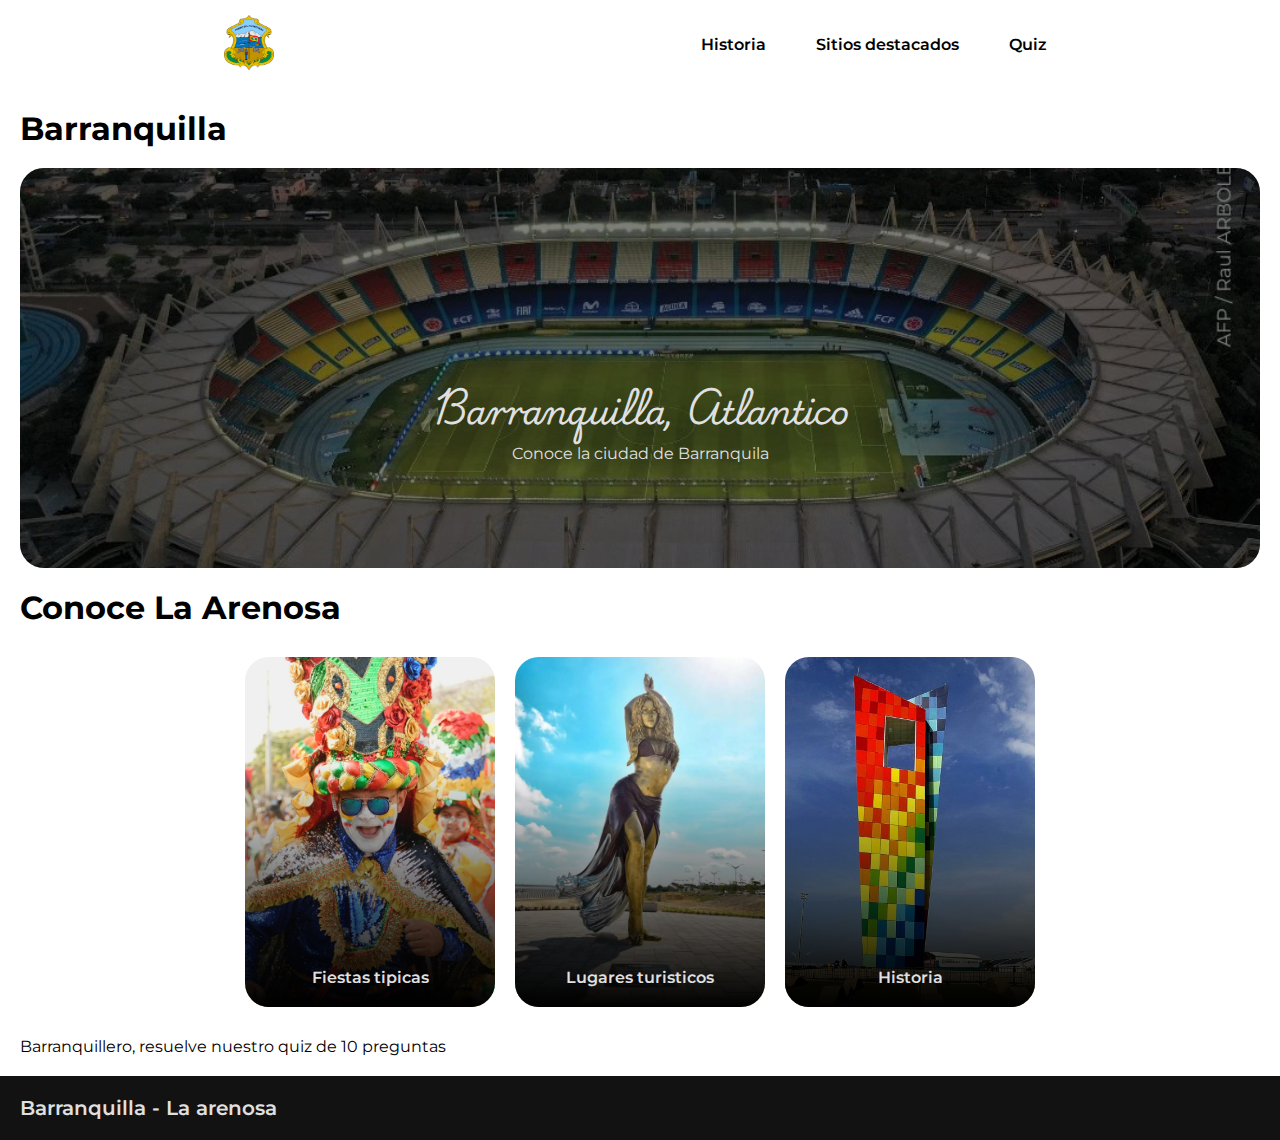
==== index.html @ d91ee0fe "Pagina web barranquilla" ====
<!DOCTYPE html>
<html lang="es">
<head>
    <meta charset="UTF-8">
    <meta name="viewport" content="width=device-width, initial-scale=1.0">
    <title>Barranquilla - La arenosa</title>
    <link rel="stylesheet" href="/css/layout.css" />
    <link rel="stylesheet" href="/css/index.css" />
</head>
<body>
    <nav class="top">
        <a href="/">
            <img src="/assets/Escudo_de_Barranquilla.svg.png" alt="">
        </a>

        <div>
            <a href="/historia">Historia</a>
            <a href="/lugares-turisticos/">Sitios destacados</a>
            <a href="/quiz">Quiz</a>
        </div>
    </nav>

    <main>
        <h1>Barranquilla</h1>

        <!-- Imagen principal, Estadio Metropolitano -->
        <div class="hero">
            <div>
                <h1>Barranquilla, Atlantico</h1>
                <p>Conoce la ciudad de Barranquila</p>
            </div>
        </div>

        <h1>Conoce La Arenosa</h1>
        <div class="carrusel">
            <div class="contenedor-img" id="carnaval">
                <div><p>Fiestas tipicas</p></div>
            </div>

            <div class="contenedor-img" id="lugares-turisticos">
                <div><p>Lugares turisticos</p></div>
            </div>

            <div class="contenedor-img" id="historia">
                <div><p>Historia</p></div>
            </div>
        </div>

        <a class="invitacion-quiz">
            Barranquillero, resuelve nuestro quiz de 10 preguntas
        </a>

    </main>

    <footer class="bottom">
        Barranquilla - La arenosa
    </footer>

</body>
</html>
---- css/layout.css ----
@import url('https://fonts.googleapis.com/css2?family=Montserrat:ital,wght@0,100..900;1,100..900&display=swap');
@import url('https://fonts.googleapis.com/css2?family=Playwrite+CU:wght@100..400&display=swap');

* {
    margin: 0;
    padding: 0;
    font-family: 'Montserrat', sans-serif, system-ui;
    box-sizing: border-box;
    text-decoration: none;
}

/* Estilo para la barra de scroll */
::-webkit-scrollbar {
    /* Ancho de la barra de desplazamiento */
    width: 10px; 
}

::-webkit-scrollbar-track {
    /* Fondo transparente */
    background: transparent; 
}

::-webkit-scrollbar-thumb {
    /* Color de la barra con transparencia */
    background-color: rgba(0, 0, 0, 0.5);
    border-radius: 10px;

    /* Espacio alrededor del pulgar */
    border: 2px solid transparent;
}

::-webkit-scrollbar-thumb:hover {
    /* Color al pasar el mouse */
    background-color: rgba(0, 0, 0, 0.7);
}

html {
    overflow-y: scroll;
}

body {
    min-height: 100dvh;
    display: grid;
    grid-template-areas:
        "top "
        "main"
        "bottom ";

    grid-template-columns: auto;
    grid-template-rows: auto 1fr auto;
}

a {
    color: black;
}

.top {

    grid-area: top;

    padding: 15px;
    display: flex;
    align-items: center;
    justify-content: space-around;

    & img {
        width: 50px;
    }

    & div {
        display: flex;
        gap: 30px;

        & a {
            font-weight: 600;
            padding: 10px;
            border-radius: 24px;
            transition: .10s;

            &:hover {
                background-color: purple;
                color: white;
                scale: 110%;
            }
        }
    }

}

main {
    grid-area: main;
}

.bottom {
    grid-area: bottom;

    background-color: #121212;
    color: #E0E0E0;
    padding: 20px;
    font-size: 20px;
    font-weight: 600;
}
---- css/index.css ----
main {

    padding: 20px;
    
    & .hero {
        border-radius: 24px;
        height: 400px;
        background-image: url(/assets/estadio-roberto-melendez.webp);
        background-position: center;
        background-size: cover;
        margin: 20px 0px;

        position: relative;

        & div {
            display: flex;
            flex-direction: column;
            align-items: center;
            justify-content: center;
            position: absolute;
            inset: 0;
            background: rgba(0, 0, 0, 0.50);
            border-radius: 24px;
            padding: 20px;
            color: #E0E0E0;

            & h1 {
                font-family: 'Playwrite CU', cursive;
                margin-top: 100px;
            }
        }

    }

    & .carrusel {
        padding: 30px;
        display: flex;
        justify-content: center;
        gap: 20px;

        & #carnaval {
            background-image: url(/assets/carnaval.jpg);    
        }

        & #lugares-turisticos {
            background-image: url(/assets/shakira.webp);
        }

        & #historia {
            background-image: url(/assets/ventana-al-mundo.jpeg);
        }

        & .contenedor-img {
            width: 250px;
            height: 350px;
    
            background-position: center;
            background-size: cover;
            display: flex;
            align-items: center;
            justify-content: center;
            border-radius: 24px;

            position: relative;
            transition: .20s;

            & div {
                padding: 20px;
                text-align: center;
                position: absolute;
                inset: 0;
                display: flex;
                align-items: flex-end;
                justify-content: center;
                border-radius: 24px;
                background: linear-gradient(to top, rgba(0, 0, 0, 1), rgba(0, 0, 0, 0) 70%);
                color: #E0E0E0;
                font-weight: 600;
            }

            &:hover {
                scale: 105%;
            }
        }
    }

}
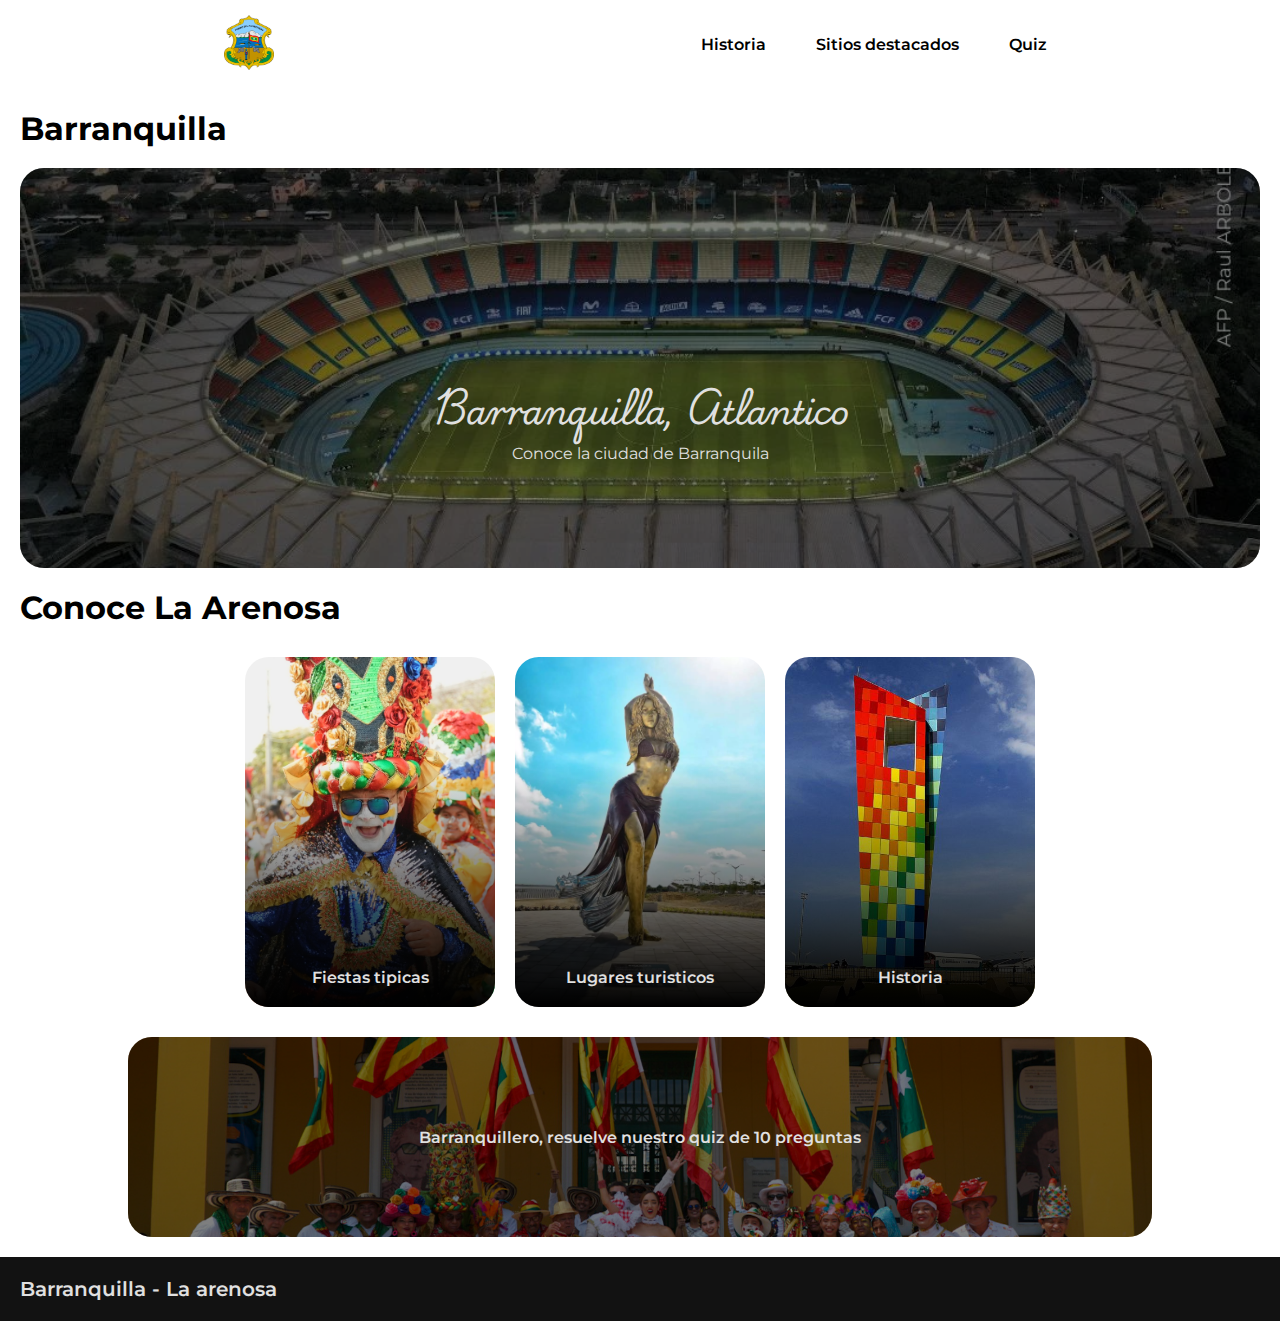
==== commit cd9d8d47: "fix: estilos creados para la invitacion al quiz" ====
--- a/index.html
+++ b/index.html
@@ -1,5 +1,6 @@
 <!DOCTYPE html>
 <html lang="es">
+
 <head>
     <meta charset="UTF-8">
     <meta name="viewport" content="width=device-width, initial-scale=1.0">
@@ -7,6 +8,7 @@
     <link rel="stylesheet" href="/css/layout.css" />
     <link rel="stylesheet" href="/css/index.css" />
 </head>
+
 <body>
     <nav class="top">
         <a href="/">
@@ -34,21 +36,33 @@
         <h1>Conoce La Arenosa</h1>
         <div class="carrusel">
             <div class="contenedor-img" id="carnaval">
-                <div><p>Fiestas tipicas</p></div>
+                <div>
+                    <p>Fiestas tipicas</p>
+                </div>
             </div>
 
             <div class="contenedor-img" id="lugares-turisticos">
-                <div><p>Lugares turisticos</p></div>
+                <div>
+                    <p>Lugares turisticos</p>
+                </div>
             </div>
 
             <div class="contenedor-img" id="historia">
-                <div><p>Historia</p></div>
+                <div>
+                    <p>Historia</p>
+                </div>
             </div>
         </div>
 
-        <a class="invitacion-quiz">
-            Barranquillero, resuelve nuestro quiz de 10 preguntas
-        </a>
+        <div class="invitacion-quiz-container">
+            <a href="/quiz">
+                <div class="invitacion-quiz">
+                    <div>
+                        Barranquillero, resuelve nuestro quiz de 10 preguntas
+                    </div>
+                </div>
+            </a>
+        </div>
 
     </main>
 
@@ -57,4 +71,5 @@
     </footer>
 
 </body>
+
 </html>--- a/css/index.css
+++ b/css/index.css
@@ -1,7 +1,7 @@
 main {
 
     padding: 20px;
-    
+
     & .hero {
         border-radius: 24px;
         height: 400px;
@@ -39,7 +39,7 @@
         gap: 20px;
 
         & #carnaval {
-            background-image: url(/assets/carnaval.jpg);    
+            background-image: url(/assets/carnaval.jpg);
         }
 
         & #lugares-turisticos {
@@ -53,7 +53,7 @@
         & .contenedor-img {
             width: 250px;
             height: 350px;
-    
+
             background-position: center;
             background-size: cover;
             display: flex;
@@ -84,4 +84,47 @@
         }
     }
 
+    & .invitacion-quiz-container {
+
+        display: flex;
+        justify-content: center;
+
+        & .invitacion-quiz {
+            width: 80vw;
+            height: 200px;
+            padding: 20px;
+
+            background-image: url(/assets/quiz-barranquilla.jpg);
+            background-size: cover;
+            background-position: center;
+
+            display: flex;
+            align-items: center;
+            justify-content: center;
+            border-radius: 24px;
+
+            position: relative;
+            transition: .20s;
+
+            &:hover {
+                scale: 1.15;
+            }
+
+            & div {
+                padding: 20px;
+                text-align: center;
+                position: absolute;
+                inset: 0;
+                display: flex;
+                align-items: center;
+                justify-content: center;
+                border-radius: 24px;
+                background: rgba(0, 0, 0, 0.50);
+                color: #E0E0E0;
+                font-weight: 600;
+            }
+        }
+    }
+
+
 }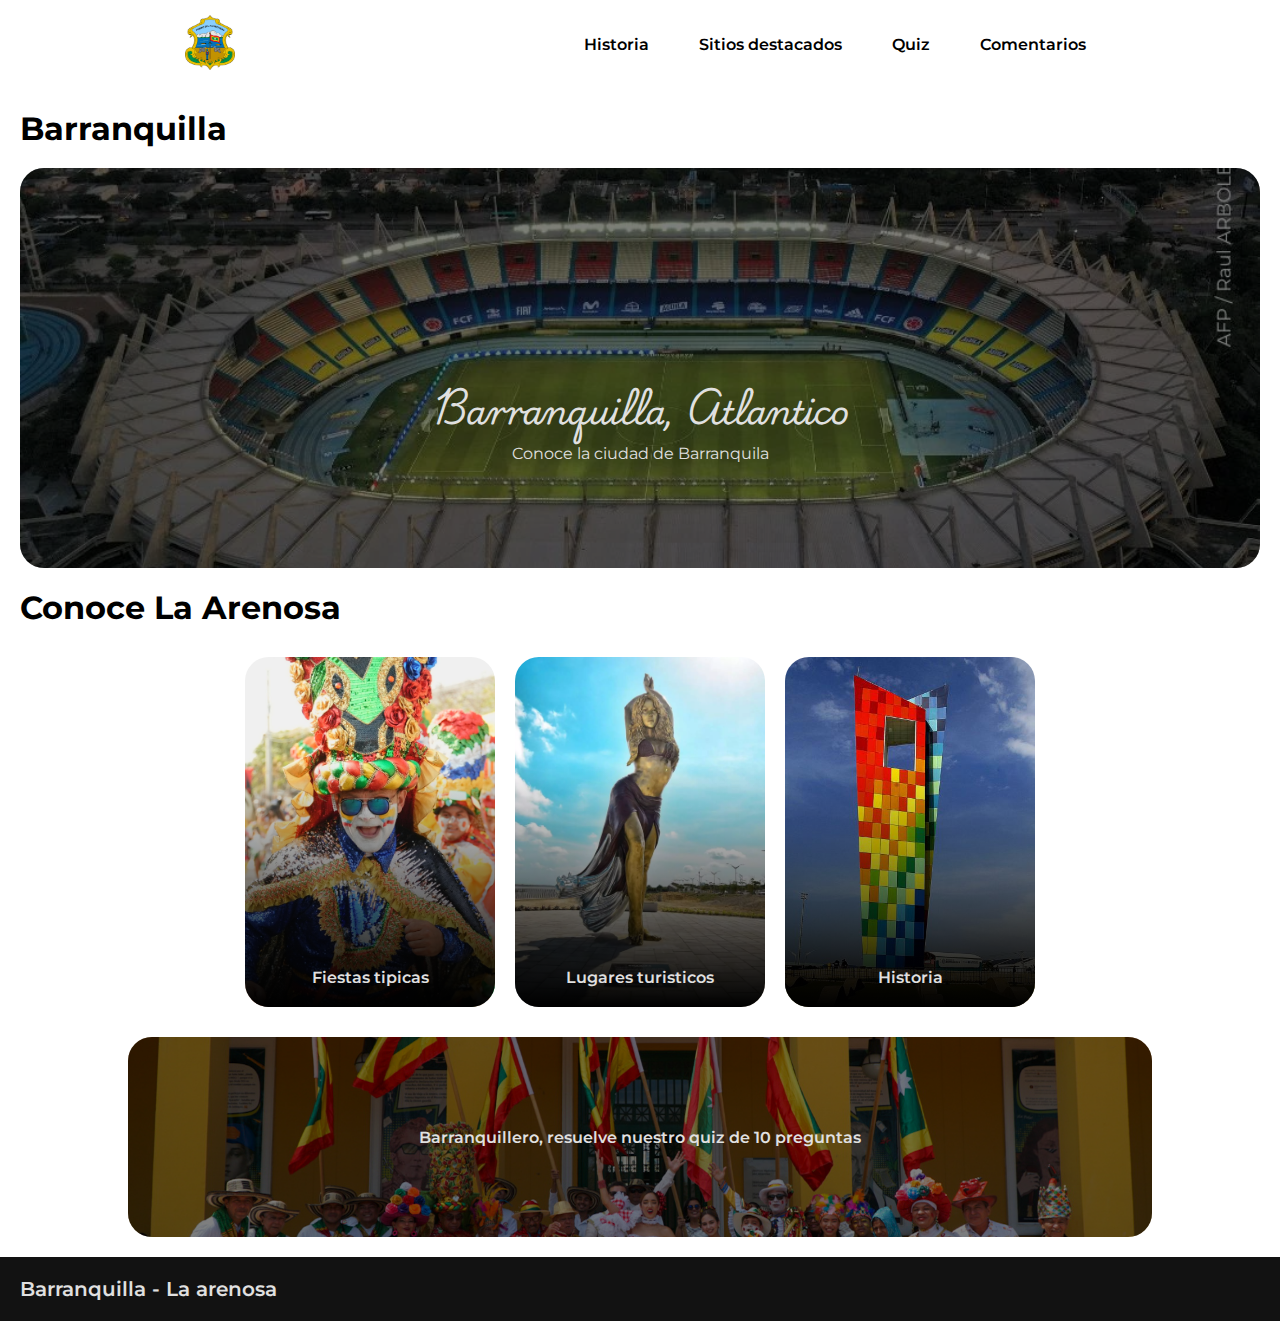
==== commit 7829d02f: "feature: seccion comentarios añadida (no funcional)" ====
--- a/index.html
+++ b/index.html
@@ -19,6 +19,7 @@
             <a href="/historia">Historia</a>
             <a href="/lugares-turisticos/">Sitios destacados</a>
             <a href="/quiz">Quiz</a>
+            <a href="/comentarios">Comentarios</a>
         </div>
     </nav>
 
